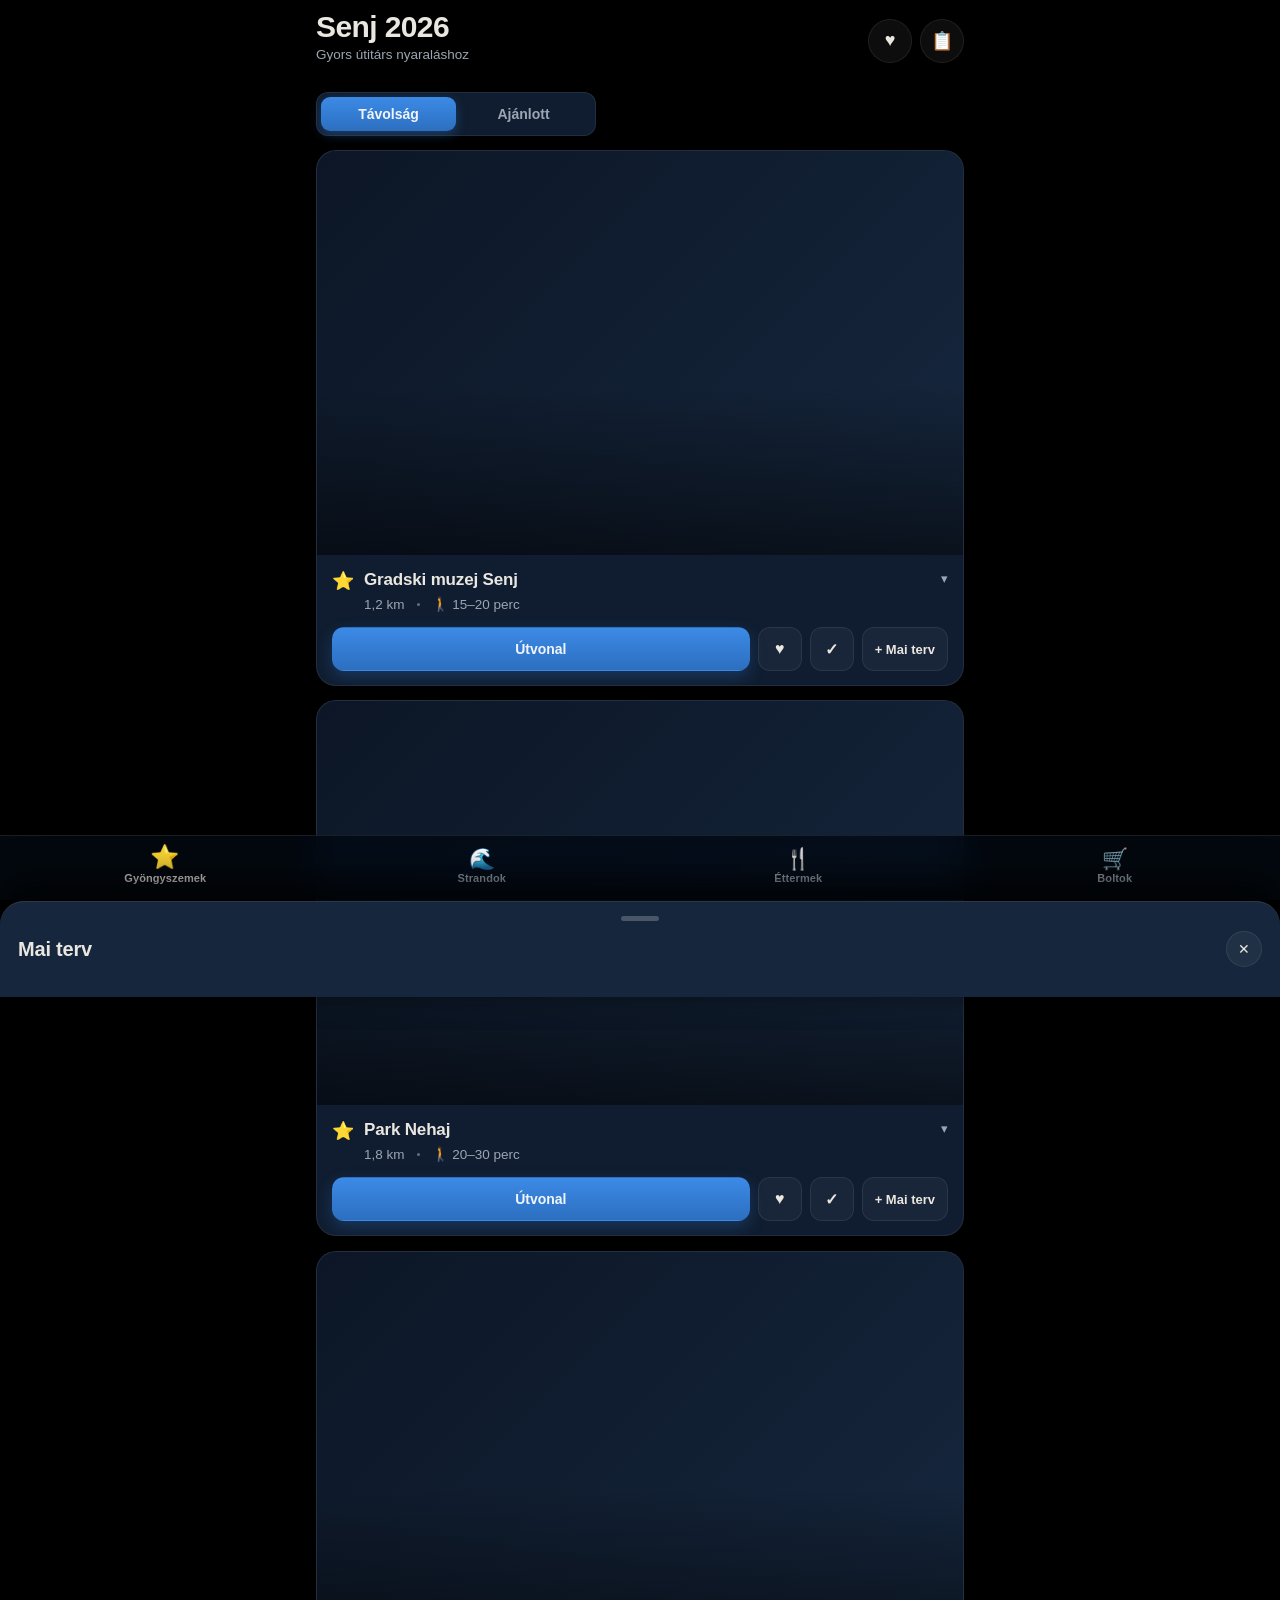
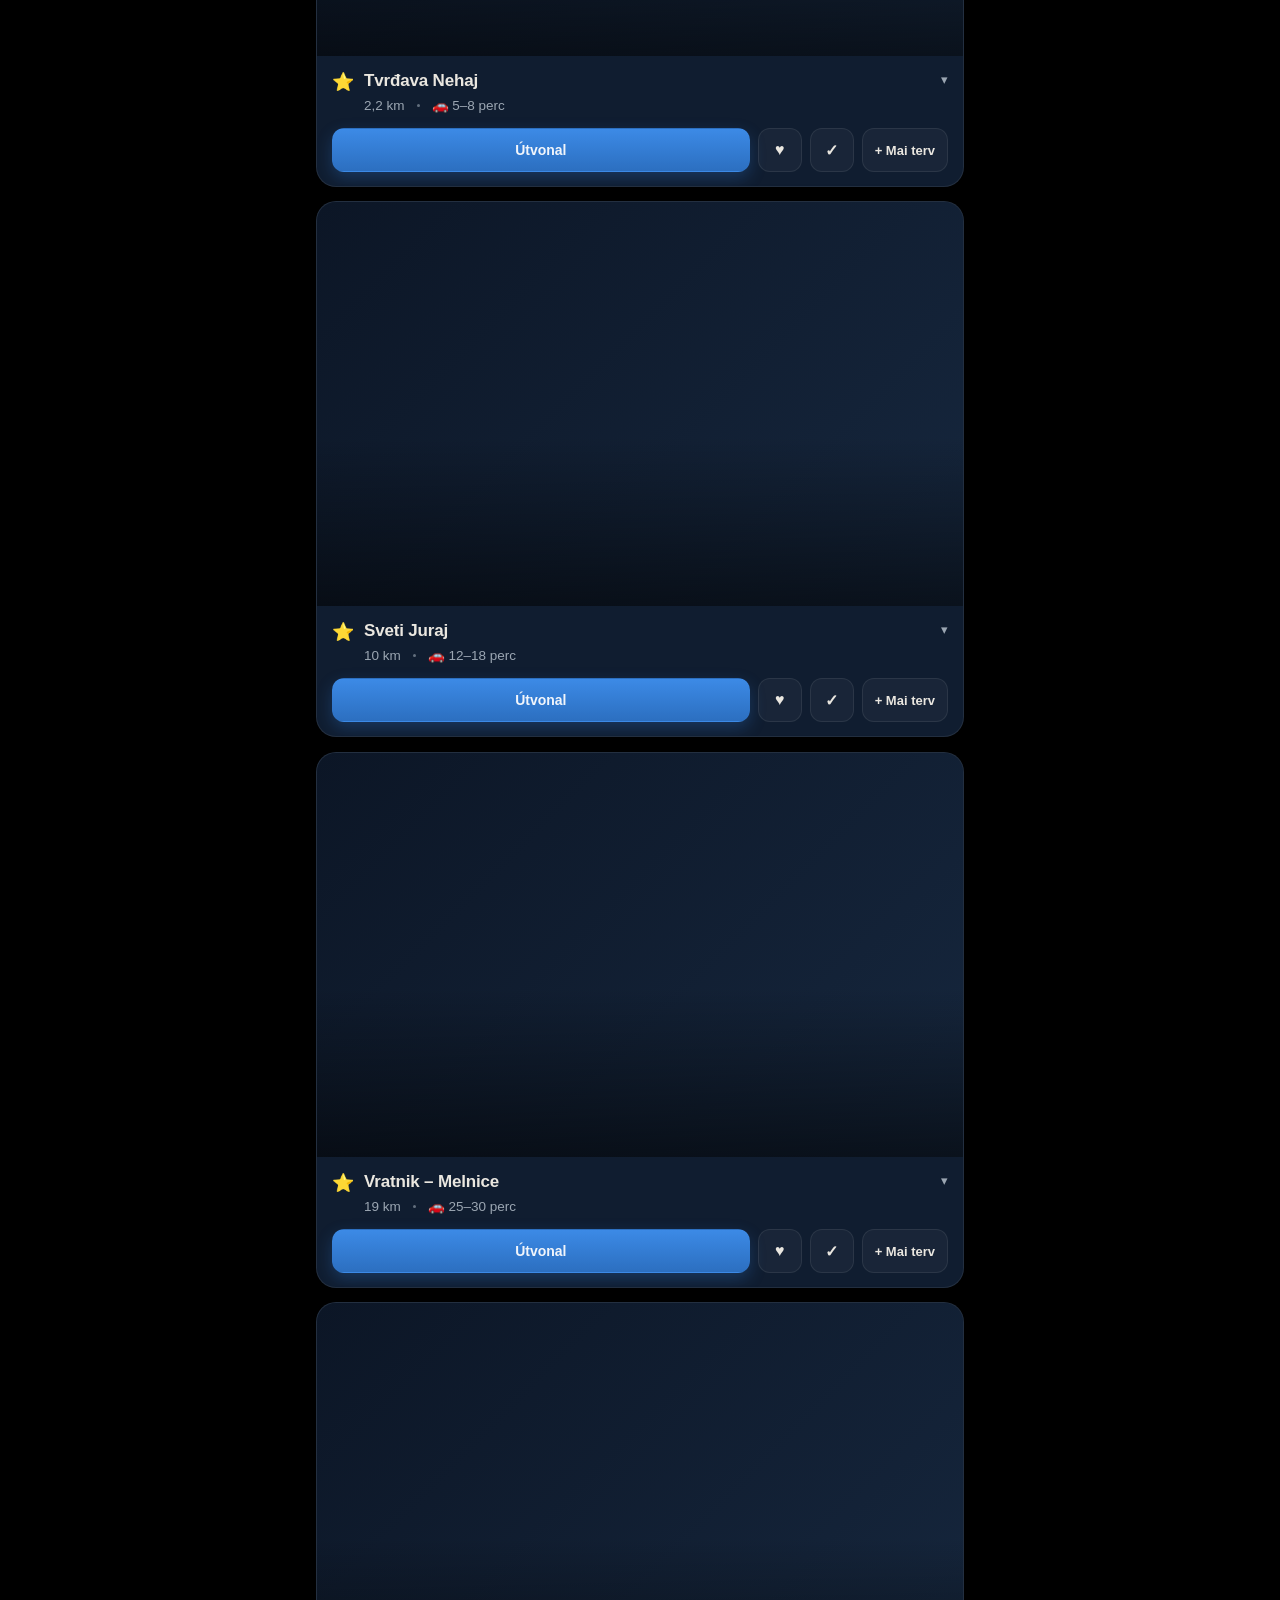
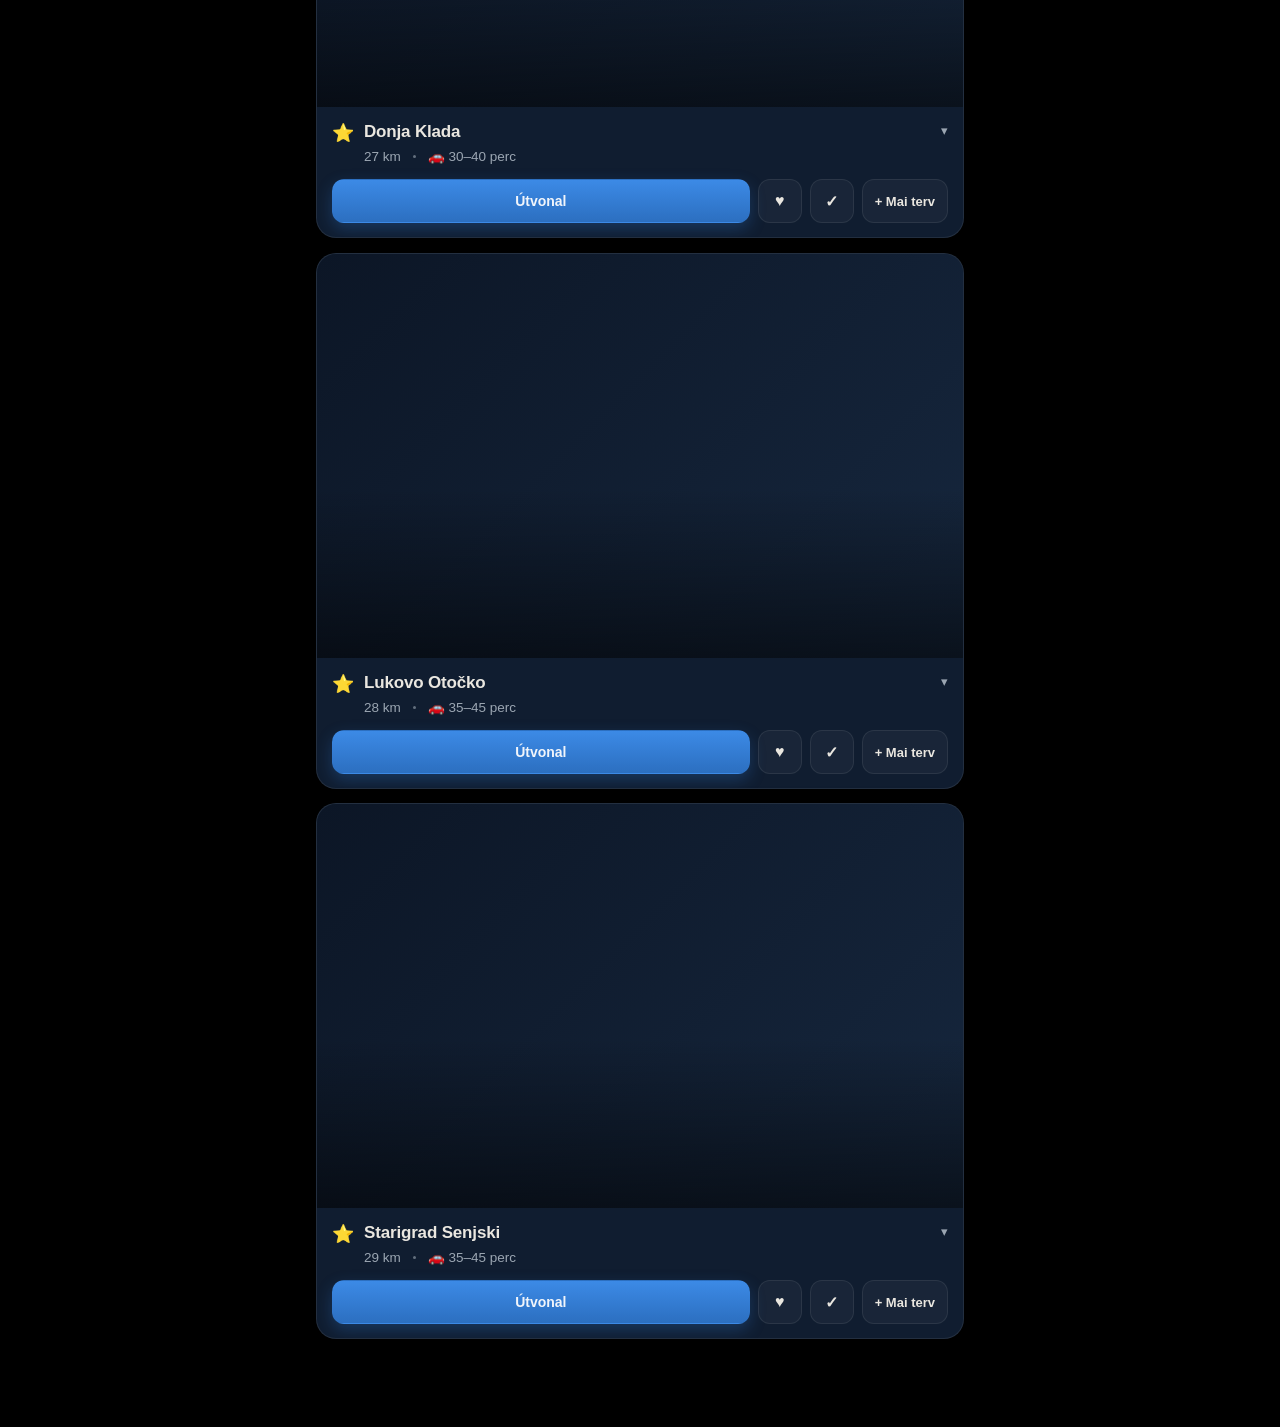
==== index.html @ cb70d4f3 "Add files via upload" ====
<!DOCTYPE html>
<html lang="hu">
<head>
  <meta charset="UTF-8">
  <meta name="viewport" content="width=device-width, initial-scale=1.0, viewport-fit=cover, maximum-scale=1.0">
  <title>Senj 2026</title>

  <!-- iOS PWA / standalone meta tagek -->
  <meta name="apple-mobile-web-app-capable" content="yes">
  <meta name="apple-mobile-web-app-title" content="Senj 2026">
  <meta name="apple-mobile-web-app-status-bar-style" content="black-translucent">
  <meta name="mobile-web-app-capable" content="yes">
  <meta name="theme-color" content="#000000">
  <meta name="description" content="Gyors útitárs a Senj 2026 nyaraláshoz.">

  <link rel="apple-touch-icon" href="assets/apple-touch-icon.png">
  <link rel="icon" type="image/svg+xml" href="assets/icon.svg">
  <link rel="manifest" href="./manifest.json">
  <link rel="stylesheet" href="./styles.css">
</head>
<body>
  <div id="app" class="app is-booting">
    <!-- iOS-szerű large-title fejléc -->
    <header class="app-header" id="appHeader">
      <div class="header-inner">
        <div class="header-titles">
          <h1 class="large-title">Senj 2026</h1>
          <p class="subtitle">Gyors útitárs nyaraláshoz</p>
        </div>
        <div class="header-actions">
          <button type="button" id="favBtn" class="icon-btn" aria-label="Kedvencek megnyitása">
            <span aria-hidden="true">♥</span>
          </button>
          <button type="button" id="planBtn" class="icon-btn" aria-label="Mai terv megnyitása">
            <span aria-hidden="true">📋</span>
          </button>
        </div>
      </div>
    </header>

    <main class="content" id="content">
      <!-- iOS-szerű segmented control: rendezés -->
      <div class="sort-wrap reveal" id="sortWrap">
        <div class="segmented" id="sortControl" role="group" aria-label="Rendezés">
          <span class="seg-indicator" id="segIndicator" aria-hidden="true"></span>
          <button type="button" class="seg-btn is-active" data-sort="distance" aria-pressed="true">Távolság</button>
          <button type="button" class="seg-btn" data-sort="recommended" aria-pressed="false">Ajánlott</button>
        </div>
      </div>

      <p class="state-msg" id="loadingState">Helyek betöltése…</p>
      <p class="state-msg" id="errorState" hidden>Nem sikerült betölteni az adatokat.</p>

      <div class="poi-list" id="poiList" aria-live="polite"></div>
    </main>

    <!-- Alsó kategórianavigáció -->
    <nav class="bottom-nav" id="bottomNav" aria-label="Kategóriák">
      <button type="button" class="nav-btn is-active" data-cat="rejtett_gyongyszem" aria-label="Gyöngyszemek">
        <span class="nav-ico" aria-hidden="true">⭐</span>
        <span class="nav-label">Gyöngyszemek</span>
      </button>
      <button type="button" class="nav-btn" data-cat="strand" aria-label="Strandok">
        <span class="nav-ico" aria-hidden="true">🌊</span>
        <span class="nav-label">Strandok</span>
      </button>
      <button type="button" class="nav-btn" data-cat="étterem" aria-label="Éttermek">
        <span class="nav-ico" aria-hidden="true">🍴</span>
        <span class="nav-label">Éttermek</span>
      </button>
      <button type="button" class="nav-btn" data-cat="bolt_bevasarlas" aria-label="Boltok">
        <span class="nav-ico" aria-hidden="true">🛒</span>
        <span class="nav-label">Boltok</span>
      </button>
    </nav>
  </div>

  <!-- Diszkrét offline jelzés -->
  <div class="offline-badge" id="offlineBadge" role="status" aria-live="polite" hidden>Offline mód</div>

  <!-- Diszkrét visszajelzés (toast) -->
  <div class="toast" id="toast" role="status" aria-live="polite" hidden></div>

  <!-- Bottom sheet háttér -->
  <div class="sheet-overlay" id="sheetOverlay" hidden></div>

  <!-- Kedvencek bottom sheet -->
  <section class="bottom-sheet" id="favSheet" role="dialog" aria-modal="true" aria-labelledby="favSheetTitle" aria-hidden="true">
    <div class="sheet-grabber" aria-hidden="true"></div>
    <div class="sheet-head">
      <h2 class="sheet-title" id="favSheetTitle">Kedvencek</h2>
      <button type="button" class="sheet-close" data-close="favSheet" aria-label="Bezárás">
        <span aria-hidden="true">✕</span>
      </button>
    </div>
    <div class="sheet-body" id="favBody"></div>
  </section>

  <!-- Mai terv bottom sheet -->
  <section class="bottom-sheet" id="planSheet" role="dialog" aria-modal="true" aria-labelledby="planSheetTitle" aria-hidden="true">
    <div class="sheet-grabber" aria-hidden="true"></div>
    <div class="sheet-head">
      <h2 class="sheet-title" id="planSheetTitle">Mai terv</h2>
      <button type="button" class="sheet-close" data-close="planSheet" aria-label="Bezárás">
        <span aria-hidden="true">✕</span>
      </button>
    </div>
    <div class="sheet-body" id="planBody"></div>
    <div class="sheet-foot" id="planFoot" hidden></div>
  </section>

  <script src="app.js" defer></script>
  <script>
    // Service worker regisztráció (relatív útvonal, GitHub Pages-kompatibilis)
    if ('serviceWorker' in navigator) {
      window.addEventListener('load', function () {
        navigator.serviceWorker.register('./service-worker.js').catch(function () { /* csendes */ });
      });
    }
  </script>
</body>
</html>
---- styles.css ----
/* ==========================================================================
   Senj 2026 PWA – styles
   „Kobalt napfény" sötét / OLED színséma, iPhone-barát, prémium mikroanimációk.
   ========================================================================== */

:root {
  /* Színek */
  --bg: #000000;
  --card: #101D30;
  --card-2: #14233a;
  --blue: #3C8AE6;
  --blue-strong: #2C6FC0;   /* gombháttér – jobb AA-kontraszt */
  --sand: #CF9445;
  --text: #EAE7E0;
  --text-2: #9BA6B2;
  --border: #1C2838;
  --hairline: rgba(255, 255, 255, 0.08);
  --on-blue: #F1F5FB;
  --on-sand: #2A1E08;
  --elevated: #16263c;

  /* Easing */
  --ease-out-premium: cubic-bezier(0.16, 1, 0.3, 1);
  --ease-in-premium: cubic-bezier(0.7, 0, 0.84, 0);
  --ease-smooth: cubic-bezier(0.22, 1, 0.36, 1);

  /* Safe-area */
  --safe-top: env(safe-area-inset-top, 0px);
  --safe-bottom: env(safe-area-inset-bottom, 0px);

  --nav-height: 64px;
}

* { box-sizing: border-box; }

html {
  -webkit-text-size-adjust: 100%;
  text-size-adjust: 100%;
}

body {
  margin: 0;
  background: var(--bg);
  color: var(--text);
  font-family: -apple-system, BlinkMacSystemFont, "SF Pro Text", "Segoe UI", Roboto, Helvetica, Arial, sans-serif;
  font-size: 16px;
  line-height: 1.4;
  -webkit-font-smoothing: antialiased;
  -webkit-tap-highlight-color: transparent;
  -webkit-overflow-scrolling: touch;
  touch-action: manipulation;
  overscroll-behavior-y: none;
}

button,
[role="button"] {
  font-family: inherit;
  user-select: none;
  -webkit-user-select: none;
  touch-action: manipulation;
  cursor: pointer;
}

:focus-visible {
  outline: 2px solid var(--blue);
  outline-offset: 2px;
  border-radius: 6px;
}

img { display: block; }

/* ==========================================================================
   Layout shell
   ========================================================================== */
.app {
  min-height: 100vh;
  min-height: 100dvh;
  display: flex;
  flex-direction: column;
}

.content {
  flex: 1 1 auto;
  padding: 0 16px;
  padding-bottom: calc(var(--nav-height) + var(--safe-bottom) + 24px);
  max-width: 680px;
  width: 100%;
  margin: 0 auto;
}

/* ==========================================================================
   Fejléc – iOS large-title
   ========================================================================== */
.app-header {
  position: sticky;
  top: 0;
  z-index: 30;
  padding-top: var(--safe-top);
  background: transparent;
  transition: background 0.3s var(--ease-smooth), backdrop-filter 0.3s var(--ease-smooth), border-color 0.3s;
  border-bottom: 1px solid transparent;
}
.app-header.is-scrolled {
  background: rgba(6, 11, 20, 0.72);
  -webkit-backdrop-filter: saturate(160%) blur(18px);
  backdrop-filter: saturate(160%) blur(18px);
  border-bottom: 1px solid var(--hairline);
}
.header-inner {
  display: flex;
  align-items: flex-end;
  justify-content: space-between;
  gap: 12px;
  max-width: 680px;
  margin: 0 auto;
  padding: 10px 16px 12px;
}
.large-title {
  margin: 0;
  font-size: 30px;
  line-height: 1.1;
  font-weight: 800;
  letter-spacing: -0.02em;
  color: var(--text);
}
.subtitle {
  margin: 3px 0 0;
  font-size: 13.5px;
  color: var(--text-2);
  font-weight: 500;
}
.header-actions {
  display: flex;
  gap: 8px;
  padding-bottom: 2px;
}
.icon-btn {
  width: 44px;
  height: 44px;
  border-radius: 50%;
  border: 1px solid var(--hairline);
  background: rgba(255, 255, 255, 0.05);
  color: var(--text);
  font-size: 18px;
  display: flex;
  align-items: center;
  justify-content: center;
  transition: transform 0.12s var(--ease-out-premium), background 0.2s, color 0.2s;
}
.icon-btn:active { transform: scale(0.92); background: rgba(255, 255, 255, 0.1); }
.icon-btn.has-items { color: var(--sand); border-color: rgba(207, 148, 69, 0.4); }

/* ==========================================================================
   Segmented control – rendezés
   ========================================================================== */
.sort-wrap { padding: 14px 0 6px; }
.segmented {
  position: relative;
  display: grid;
  grid-template-columns: 1fr 1fr;
  gap: 0;
  background: var(--card);
  border: 1px solid var(--hairline);
  border-radius: 12px;
  padding: 4px;
  max-width: 280px;
}
.seg-indicator {
  position: absolute;
  top: 4px;
  left: 4px;
  width: calc(50% - 4px);
  height: calc(100% - 8px);
  background: linear-gradient(180deg, var(--blue) 0%, var(--blue-strong) 100%);
  border-radius: 9px;
  box-shadow: 0 4px 12px rgba(60, 138, 230, 0.3);
  transition: transform 0.24s var(--ease-out-premium);
  z-index: 0;
}
.segmented[data-active="recommended"] .seg-indicator { transform: translateX(100%); }
.seg-btn {
  position: relative;
  z-index: 1;
  border: 0;
  background: transparent;
  color: var(--text-2);
  font-size: 14px;
  font-weight: 600;
  padding: 9px 10px;
  border-radius: 9px;
  transition: color 0.2s var(--ease-smooth);
}
.seg-btn.is-active { color: var(--on-blue); }

/* ==========================================================================
   Állapotüzenetek
   ========================================================================== */
.state-msg {
  text-align: center;
  color: var(--text-2);
  font-size: 15px;
  padding: 40px 16px;
}

/* ==========================================================================
   POI lista + kártyák
   ========================================================================== */
.poi-list {
  display: flex;
  flex-direction: column;
  gap: 14px;
  padding-top: 8px;
}

.card {
  background: var(--card);
  border: 1px solid var(--hairline);
  border-radius: 20px;
  overflow: hidden;
  box-shadow: 0 1px 0 rgba(255, 255, 255, 0.03) inset, 0 10px 24px rgba(0, 0, 0, 0.45);
  transition: transform 0.12s var(--ease-out-premium), border-color 0.25s;
  will-change: transform;
}
.card.is-pressed { transform: scale(0.985); }
.card.is-open { border-color: rgba(60, 138, 230, 0.35); }

/* Belépő stagger */
.card.enter {
  opacity: 0;
  transform: translateY(12px);
}
.card.enter-active {
  opacity: 1;
  transform: translateY(0);
  transition: opacity 0.34s var(--ease-out-premium), transform 0.34s var(--ease-out-premium);
}

.card-media {
  position: relative;
  width: 100%;
  aspect-ratio: 16 / 10;
  background: linear-gradient(135deg, #0c1626, #16273e);
  overflow: hidden;
}
.card-media img {
  width: 100%;
  height: 100%;
  object-fit: cover;
  opacity: 0;
  transition: opacity 0.5s var(--ease-smooth);
}
.card-media img.is-loaded { opacity: 1; }
.card-media::after {
  /* finom sötét gradient, hogy a cím és jelvény ne vesszen el */
  content: "";
  position: absolute;
  inset: 0;
  background: linear-gradient(to top, rgba(0, 0, 0, 0.55) 0%, rgba(0, 0, 0, 0) 42%);
  pointer-events: none;
}
.media-badge {
  position: absolute;
  left: 12px;
  bottom: 10px;
  z-index: 2;
  display: inline-flex;
  align-items: center;
  gap: 5px;
  font-size: 12px;
  font-weight: 600;
  color: var(--text);
  background: rgba(0, 0, 0, 0.45);
  border: 1px solid var(--hairline);
  -webkit-backdrop-filter: blur(6px);
  backdrop-filter: blur(6px);
  padding: 4px 9px;
  border-radius: 999px;
  opacity: 0;
  transform: scale(0.9);
}
.media-badge.show {
  animation: badgeIn 0.32s var(--ease-out-premium) forwards;
}
@keyframes badgeIn { to { opacity: 1; transform: scale(1); } }

.card-body { padding: 13px 15px 14px; }
.card-head {
  display: flex;
  align-items: flex-start;
  gap: 10px;
}
.card-cat-ico {
  font-size: 18px;
  line-height: 1.5;
  flex: 0 0 auto;
}
.card-titles { flex: 1 1 auto; min-width: 0; }
.card-title {
  margin: 0;
  font-size: 17px;
  font-weight: 700;
  letter-spacing: -0.01em;
  color: var(--text);
  display: -webkit-box;
  -webkit-line-clamp: 2;
  -webkit-box-orient: vertical;
  overflow: hidden;
}
.card-meta {
  margin-top: 4px;
  display: flex;
  flex-wrap: wrap;
  align-items: center;
  gap: 6px 12px;
  font-size: 13.5px;
  color: var(--text-2);
}
.card-meta .dot { width: 3px; height: 3px; border-radius: 50%; background: var(--text-2); opacity: 0.6; }
.chev {
  flex: 0 0 auto;
  color: var(--text-2);
  font-size: 13px;
  transition: transform 0.26s var(--ease-out-premium);
  padding-top: 2px;
}
.card.is-open .chev { transform: rotate(180deg); }

/* Lenyíló rész */
.card-details {
  display: grid;
  grid-template-rows: 0fr;
  transition: grid-template-rows 0.28s var(--ease-out-premium);
}
.card.is-open .card-details { grid-template-rows: 1fr; }
.card-details-inner {
  overflow: hidden;
  opacity: 0;
  transition: opacity 0.26s var(--ease-smooth);
}
.card.is-open .card-details-inner { opacity: 1; }
.detail-line {
  font-size: 14px;
  color: var(--text);
  margin: 10px 0 0;
}
.detail-line.muted { color: var(--text-2); }
.detail-line.combine { color: var(--text-2); }
.detail-line.combine b { color: var(--text); font-weight: 600; }

/* Akciósor */
.card-actions {
  display: flex;
  align-items: center;
  gap: 8px;
  margin-top: 13px;
}
.btn {
  border: 1px solid var(--hairline);
  background: rgba(255, 255, 255, 0.04);
  color: var(--text);
  font-size: 14px;
  font-weight: 600;
  border-radius: 12px;
  padding: 11px 12px;
  min-height: 44px;
  display: inline-flex;
  align-items: center;
  justify-content: center;
  gap: 6px;
  transition: transform 0.11s var(--ease-out-premium), background 0.2s, color 0.2s, border-color 0.2s;
}
.btn:active { transform: scale(0.96); }
.btn-route {
  flex: 1 1 auto;
  background: linear-gradient(180deg, var(--blue) 0%, var(--blue-strong) 100%);
  color: var(--on-blue);
  border-color: transparent;
  font-weight: 700;
  box-shadow: 0 6px 16px rgba(44, 111, 192, 0.32);
}
.btn-icon {
  flex: 0 0 auto;
  width: 44px;
  padding: 11px 0;
  font-size: 16px;
}
.btn-icon.is-on[data-act="fav"] { color: var(--sand); border-color: rgba(207, 148, 69, 0.45); background: rgba(207, 148, 69, 0.12); }
.btn-icon.is-on[data-act="visited"] { color: var(--blue); border-color: rgba(60, 138, 230, 0.45); background: rgba(60, 138, 230, 0.12); }
.btn-plan {
  flex: 0 0 auto;
  font-size: 13px;
  white-space: nowrap;
}
.btn-plan.is-on { color: var(--sand); border-color: rgba(207, 148, 69, 0.4); }

.visited-badge {
  display: inline-flex;
  align-items: center;
  gap: 5px;
  margin-top: 11px;
  font-size: 12.5px;
  font-weight: 600;
  color: var(--sand);
  background: rgba(207, 148, 69, 0.12);
  border: 1px solid rgba(207, 148, 69, 0.3);
  padding: 4px 10px;
  border-radius: 999px;
}
.visited-badge.pop { animation: badgeIn 0.34s var(--ease-out-premium); }

/* ==========================================================================
   Alsó navigáció
   ========================================================================== */
.bottom-nav {
  position: fixed;
  left: 0;
  right: 0;
  bottom: 0;
  z-index: 40;
  display: grid;
  grid-template-columns: repeat(4, 1fr);
  gap: 2px;
  padding: 6px 8px calc(6px + var(--safe-bottom));
  background: rgba(6, 11, 20, 0.82);
  -webkit-backdrop-filter: saturate(160%) blur(20px);
  backdrop-filter: saturate(160%) blur(20px);
  border-top: 1px solid var(--hairline);
}
.nav-btn {
  border: 0;
  background: transparent;
  color: var(--text-2);
  display: flex;
  flex-direction: column;
  align-items: center;
  gap: 3px;
  padding: 6px 2px;
  border-radius: 12px;
  min-height: 52px;
  transition: color 0.2s var(--ease-smooth), transform 0.12s var(--ease-out-premium);
}
.nav-btn .nav-ico {
  font-size: 21px;
  line-height: 1;
  transition: transform 0.24s var(--ease-out-premium);
}
.nav-btn .nav-label { font-size: 11px; font-weight: 600; letter-spacing: 0.01em; }
.nav-btn.is-active { color: var(--text); }
.nav-btn.is-active .nav-ico { transform: translateY(-2px) scale(1.12); }
.nav-btn:active { transform: scale(0.94); }

/* ==========================================================================
   Offline jelzés
   ========================================================================== */
.offline-badge {
  position: fixed;
  left: 50%;
  transform: translateX(-50%) translateY(-8px);
  top: calc(var(--safe-top) + 8px);
  z-index: 60;
  font-size: 12.5px;
  font-weight: 600;
  color: var(--text);
  background: rgba(20, 30, 46, 0.92);
  border: 1px solid var(--hairline);
  -webkit-backdrop-filter: blur(10px);
  backdrop-filter: blur(10px);
  padding: 6px 14px;
  border-radius: 999px;
  opacity: 0;
  transition: opacity 0.3s, transform 0.3s var(--ease-out-premium);
}
.offline-badge.show { opacity: 1; transform: translateX(-50%) translateY(0); }

/* ==========================================================================
   Toast
   ========================================================================== */
.toast {
  position: fixed;
  left: 50%;
  bottom: calc(var(--nav-height) + var(--safe-bottom) + 18px);
  transform: translateX(-50%) translateY(14px);
  z-index: 70;
  max-width: 88vw;
  font-size: 14px;
  font-weight: 600;
  color: var(--on-blue);
  background: rgba(20, 30, 46, 0.96);
  border: 1px solid var(--hairline);
  -webkit-backdrop-filter: blur(12px);
  backdrop-filter: blur(12px);
  padding: 11px 18px;
  border-radius: 14px;
  box-shadow: 0 12px 30px rgba(0, 0, 0, 0.5);
  opacity: 0;
  pointer-events: none;
  transition: opacity 0.24s var(--ease-out-premium), transform 0.24s var(--ease-out-premium);
}
.toast.show { opacity: 1; transform: translateX(-50%) translateY(0); }

/* ==========================================================================
   Bottom sheet
   ========================================================================== */
.sheet-overlay {
  position: fixed;
  inset: 0;
  z-index: 80;
  background: rgba(0, 0, 0, 0.5);
  -webkit-backdrop-filter: blur(2px);
  backdrop-filter: blur(2px);
  opacity: 0;
  transition: opacity 0.3s var(--ease-smooth);
}
.sheet-overlay.show { opacity: 1; }

.bottom-sheet {
  position: fixed;
  left: 0;
  right: 0;
  bottom: 0;
  z-index: 90;
  background: var(--elevated);
  border-top-left-radius: 24px;
  border-top-right-radius: 24px;
  border-top: 1px solid var(--hairline);
  box-shadow: 0 -16px 40px rgba(0, 0, 0, 0.55);
  padding: 8px 18px calc(18px + var(--safe-bottom));
  max-height: 82vh;
  display: flex;
  flex-direction: column;
  transform: translateY(101%);
  transition: transform 0.32s var(--ease-out-premium);
}
.bottom-sheet.show { transform: translateY(0); }
.bottom-sheet.closing { transition: transform 0.2s var(--ease-in-premium); }

.sheet-grabber {
  width: 38px;
  height: 5px;
  border-radius: 999px;
  background: rgba(255, 255, 255, 0.22);
  margin: 6px auto 4px;
}
.sheet-head {
  display: flex;
  align-items: center;
  justify-content: space-between;
  padding: 6px 0 12px;
}
.sheet-title { margin: 0; font-size: 20px; font-weight: 800; letter-spacing: -0.01em; }
.sheet-close {
  width: 36px;
  height: 36px;
  border-radius: 50%;
  border: 1px solid var(--hairline);
  background: rgba(255, 255, 255, 0.05);
  color: var(--text);
  font-size: 14px;
  display: flex;
  align-items: center;
  justify-content: center;
}
.sheet-close:active { transform: scale(0.92); }
.sheet-body {
  overflow-y: auto;
  -webkit-overflow-scrolling: touch;
  flex: 1 1 auto;
}
.bottom-sheet.show .sheet-body { animation: sheetBodyIn 0.34s var(--ease-out-premium); }
@keyframes sheetBodyIn { from { opacity: 0; transform: translateY(8px); } to { opacity: 1; transform: translateY(0); } }

/* Üres állapot */
.empty-state {
  text-align: center;
  padding: 44px 20px 40px;
  color: var(--text-2);
}
.empty-state .empty-ico {
  font-size: 34px;
  display: block;
  margin-bottom: 12px;
  opacity: 0.7;
}
.empty-state p { margin: 0; font-size: 15px; }

/* Sheet lista (kedvencek / mai terv) */
.sheet-list { display: flex; flex-direction: column; gap: 10px; padding: 4px 0 6px; }
.sheet-item {
  display: flex;
  align-items: center;
  gap: 10px;
  background: var(--card);
  border: 1px solid var(--hairline);
  border-radius: 14px;
  padding: 10px 12px;
}
.sheet-item .si-ico { font-size: 17px; flex: 0 0 auto; }
.sheet-item .si-name {
  flex: 1 1 auto;
  min-width: 0;
  font-size: 15px;
  font-weight: 600;
  color: var(--text);
  white-space: nowrap;
  overflow: hidden;
  text-overflow: ellipsis;
}
.si-actions { display: flex; align-items: center; gap: 6px; flex: 0 0 auto; }
.si-btn {
  border: 1px solid var(--hairline);
  background: rgba(255, 255, 255, 0.04);
  color: var(--text);
  border-radius: 10px;
  min-width: 38px;
  height: 38px;
  padding: 0 9px;
  font-size: 14px;
  font-weight: 600;
  display: inline-flex;
  align-items: center;
  justify-content: center;
}
.si-btn:active { transform: scale(0.94); }
.si-btn.route { color: var(--blue); }
.si-btn.danger { color: #E8866F; }
.si-btn:disabled { opacity: 0.3; }
.si-order { display: flex; flex-direction: column; gap: 3px; }
.si-order .si-btn { min-width: 30px; height: 22px; font-size: 11px; padding: 0; }

.sheet-item.moving { animation: itemMove 0.3s var(--ease-out-premium); }
@keyframes itemMove { from { background: var(--card-2); } to { background: var(--card); } }

/* Mai terv lábrész */
.sheet-foot { padding-top: 12px; }
.btn-clear {
  width: 100%;
  border: 1px solid rgba(232, 134, 111, 0.3);
  background: rgba(232, 134, 111, 0.08);
  color: #E8866F;
  font-size: 14px;
  font-weight: 600;
  border-radius: 12px;
  min-height: 46px;
  padding: 12px;
}
.btn-clear:active { transform: scale(0.98); }

/* Appos mini megerősítés */
.confirm-box {
  background: var(--card);
  border: 1px solid var(--hairline);
  border-radius: 14px;
  padding: 14px;
  animation: sheetBodyIn 0.24s var(--ease-out-premium);
}
.confirm-box p { margin: 0 0 12px; font-size: 14.5px; color: var(--text); text-align: center; }
.confirm-actions { display: flex; gap: 8px; }
.confirm-actions button {
  flex: 1 1 0;
  min-height: 44px;
  border-radius: 11px;
  font-size: 14px;
  font-weight: 600;
  border: 1px solid var(--hairline);
}
.confirm-actions .c-cancel { background: rgba(255, 255, 255, 0.05); color: var(--text); }
.confirm-actions .c-ok { background: #C0563E; color: #fff; border-color: transparent; }
.confirm-actions button:active { transform: scale(0.97); }

/* ==========================================================================
   Belépő animáció (app indítás)
   ========================================================================== */
.reveal { opacity: 0; transform: translateY(10px); }
.app.is-ready .reveal {
  animation: revealIn 0.6s var(--ease-out-premium) forwards;
}
.app.is-ready .app-header .header-inner { animation: revealIn 0.55s var(--ease-out-premium) forwards; }
@keyframes revealIn { to { opacity: 1; transform: translateY(0); } }

/* ==========================================================================
   Tabváltás crossfade
   ========================================================================== */
.poi-list.switching { animation: listFade 0.2s var(--ease-smooth); }
@keyframes listFade { from { opacity: 0.35; transform: translateY(4px); } to { opacity: 1; transform: translateY(0); } }

/* ==========================================================================
   Reduced motion
   ========================================================================== */
@media (prefers-reduced-motion: reduce) {
  *,
  *::before,
  *::after {
    animation-duration: 0.001ms !important;
    animation-iteration-count: 1 !important;
    transition-duration: 0.001ms !important;
    scroll-behavior: auto !important;
  }
  .reveal,
  .card.enter { opacity: 1; transform: none; }
  .bottom-sheet { transition: transform 0.001ms; }
}
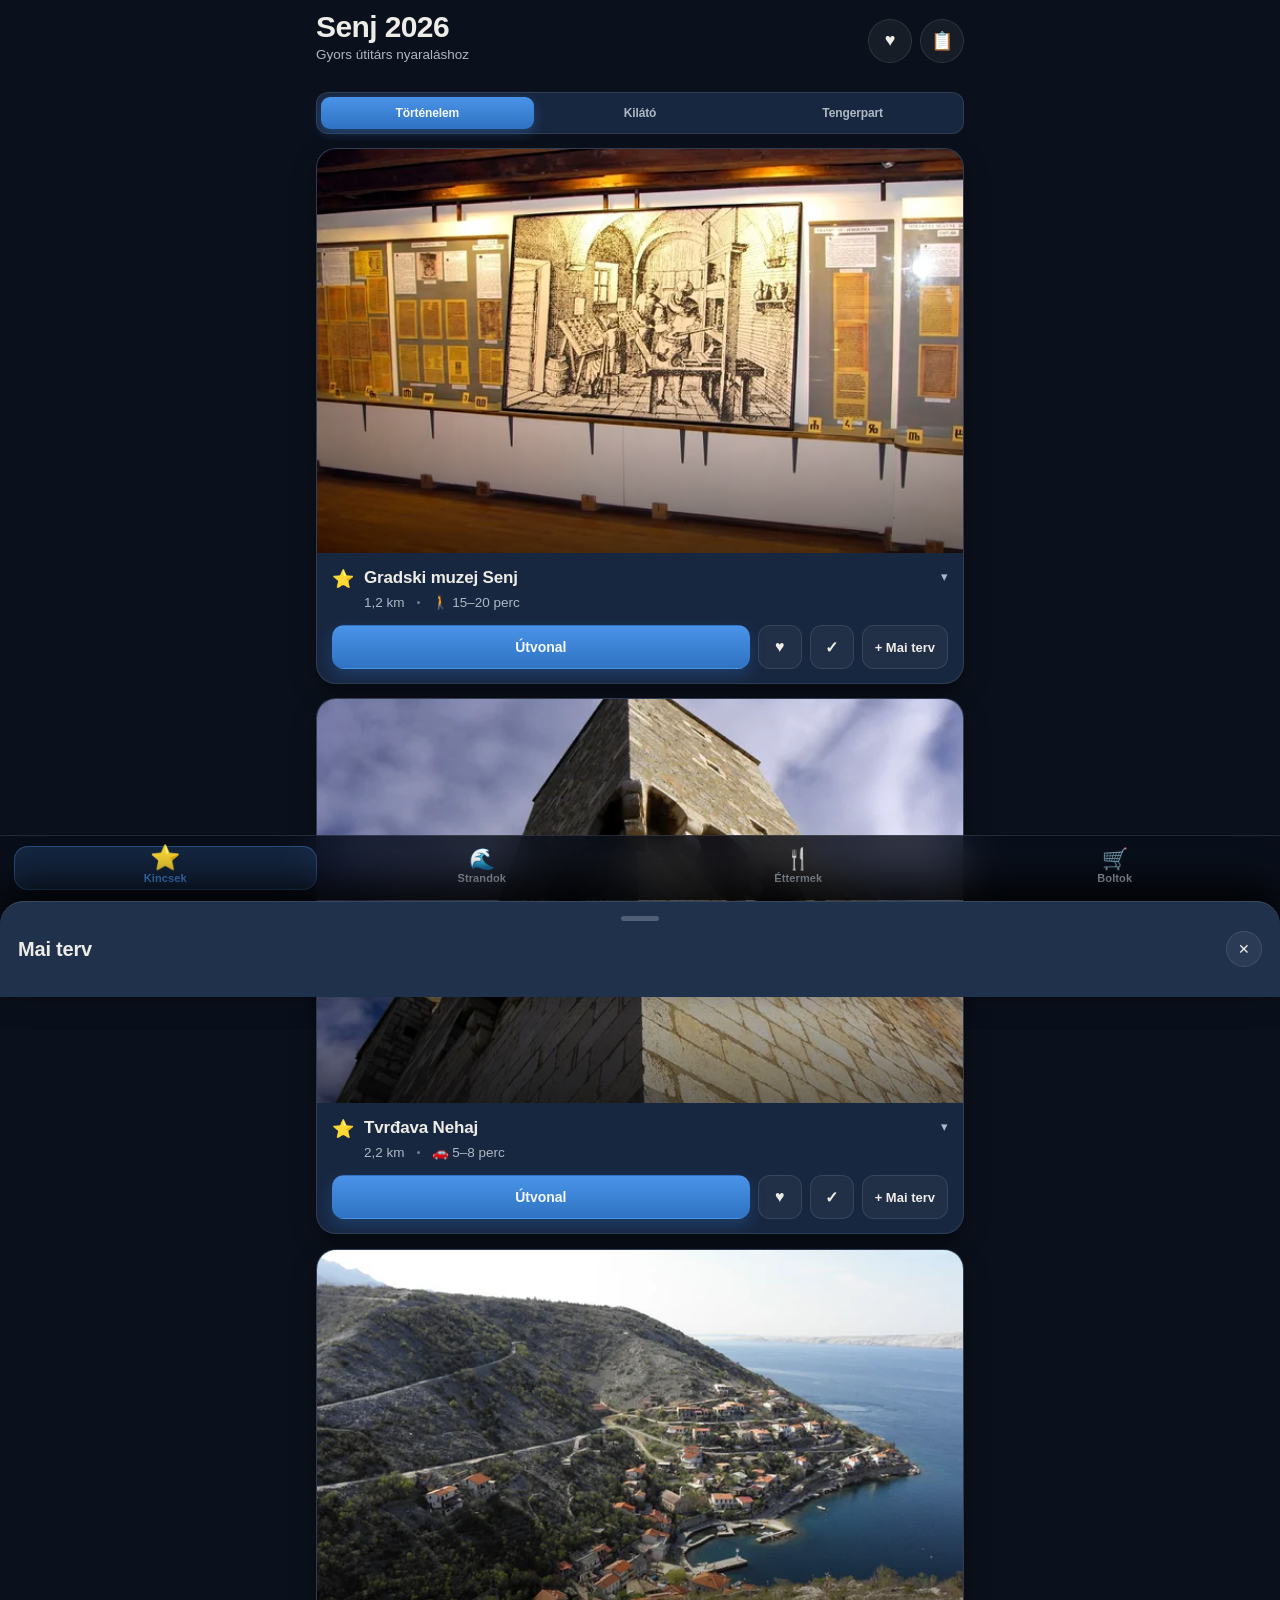
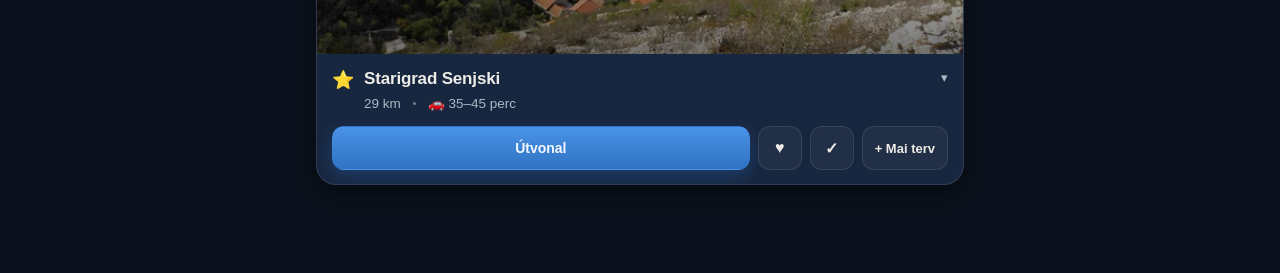
==== commit 9a9466b4: "Add files via upload" ====
--- a/index.html
+++ b/index.html
@@ -10,7 +10,7 @@
   <meta name="apple-mobile-web-app-title" content="Senj 2026">
   <meta name="apple-mobile-web-app-status-bar-style" content="black-translucent">
   <meta name="mobile-web-app-capable" content="yes">
-  <meta name="theme-color" content="#000000">
+  <meta name="theme-color" content="#0B111C">
   <meta name="description" content="Gyors útitárs a Senj 2026 nyaraláshoz.">
 
   <link rel="apple-touch-icon" href="assets/apple-touch-icon.png">
@@ -56,9 +56,9 @@
 
     <!-- Alsó kategórianavigáció -->
     <nav class="bottom-nav" id="bottomNav" aria-label="Kategóriák">
-      <button type="button" class="nav-btn is-active" data-cat="rejtett_gyongyszem" aria-label="Gyöngyszemek">
+      <button type="button" class="nav-btn is-active" data-cat="rejtett_gyongyszem" aria-label="Kincsek">
         <span class="nav-ico" aria-hidden="true">⭐</span>
-        <span class="nav-label">Gyöngyszemek</span>
+        <span class="nav-label">Kincsek</span>
       </button>
       <button type="button" class="nav-btn" data-cat="strand" aria-label="Strandok">
         <span class="nav-ico" aria-hidden="true">🌊</span>
--- a/styles.css
+++ b/styles.css
@@ -4,20 +4,20 @@
    ========================================================================== */
 
 :root {
-  /* Színek */
-  --bg: #000000;
-  --card: #101D30;
-  --card-2: #14233a;
-  --blue: #3C8AE6;
-  --blue-strong: #2C6FC0;   /* gombháttér – jobb AA-kontraszt */
-  --sand: #CF9445;
-  --text: #EAE7E0;
-  --text-2: #9BA6B2;
-  --border: #1C2838;
-  --hairline: rgba(255, 255, 255, 0.08);
-  --on-blue: #F1F5FB;
+  /* Színek – sötét, de a feketéből kissé felemelt sötétkék árnyalat */
+  --bg: #0B111C;
+  --card: #182740;
+  --card-2: #1F2F49;
+  --blue: #4A93E8;
+  --blue-strong: #2F73C2;   /* gombháttér – jobb AA-kontraszt */
+  --sand: #D49A4C;
+  --text: #EEECE6;
+  --text-2: #AEB8C4;
+  --border: #283950;
+  --hairline: rgba(255, 255, 255, 0.10);
+  --on-blue: #F4F8FE;
   --on-sand: #2A1E08;
-  --elevated: #16263c;
+  --elevated: #20314C;
 
   /* Easing */
   --ease-out-premium: cubic-bezier(0.16, 1, 0.3, 1);
@@ -101,7 +101,7 @@
   border-bottom: 1px solid transparent;
 }
 .app-header.is-scrolled {
-  background: rgba(6, 11, 20, 0.72);
+  background: rgba(11, 17, 28, 0.72);
   -webkit-backdrop-filter: saturate(160%) blur(18px);
   backdrop-filter: saturate(160%) blur(18px);
   border-bottom: 1px solid var(--hairline);
@@ -157,7 +157,7 @@
 .segmented {
   position: relative;
   display: grid;
-  grid-template-columns: 1fr 1fr;
+  grid-template-columns: repeat(var(--n, 2), 1fr);
   gap: 0;
   background: var(--card);
   border: 1px solid var(--hairline);
@@ -169,15 +169,15 @@
   position: absolute;
   top: 4px;
   left: 4px;
-  width: calc(50% - 4px);
+  width: calc((100% - 8px) / var(--n, 2));
   height: calc(100% - 8px);
   background: linear-gradient(180deg, var(--blue) 0%, var(--blue-strong) 100%);
   border-radius: 9px;
   box-shadow: 0 4px 12px rgba(60, 138, 230, 0.3);
-  transition: transform 0.24s var(--ease-out-premium);
+  transform: translateX(calc(var(--i, 0) * 100%));
+  transition: transform 0.24s var(--ease-out-premium), width 0.24s var(--ease-out-premium);
   z-index: 0;
 }
-.segmented[data-active="recommended"] .seg-indicator { transform: translateX(100%); }
 .seg-btn {
   position: relative;
   z-index: 1;
@@ -191,6 +191,8 @@
   transition: color 0.2s var(--ease-smooth);
 }
 .seg-btn.is-active { color: var(--on-blue); }
+.segmented.is-cats { max-width: none; }
+.segmented.is-cats .seg-btn { font-size: 12px; padding: 9px 4px; letter-spacing: -0.01em; }
 
 /* ==========================================================================
    Állapotüzenetek
@@ -421,12 +423,13 @@
   grid-template-columns: repeat(4, 1fr);
   gap: 2px;
   padding: 6px 8px calc(6px + var(--safe-bottom));
-  background: rgba(6, 11, 20, 0.82);
+  background: rgba(11, 17, 28, 0.82);
   -webkit-backdrop-filter: saturate(160%) blur(20px);
   backdrop-filter: saturate(160%) blur(20px);
   border-top: 1px solid var(--hairline);
 }
 .nav-btn {
+  position: relative;
   border: 0;
   background: transparent;
   color: var(--text-2);
@@ -435,18 +438,40 @@
   align-items: center;
   gap: 3px;
   padding: 6px 2px;
-  border-radius: 12px;
+  border-radius: 14px;
   min-height: 52px;
   transition: color 0.2s var(--ease-smooth), transform 0.12s var(--ease-out-premium);
 }
 .nav-btn .nav-ico {
+  position: relative;
+  z-index: 1;
   font-size: 21px;
   line-height: 1;
   transition: transform 0.24s var(--ease-out-premium);
 }
-.nav-btn .nav-label { font-size: 11px; font-weight: 600; letter-spacing: 0.01em; }
-.nav-btn.is-active { color: var(--text); }
-.nav-btn.is-active .nav-ico { transform: translateY(-2px) scale(1.12); }
+.nav-btn .nav-label {
+  position: relative;
+  z-index: 1;
+  font-size: 11px;
+  font-weight: 600;
+  letter-spacing: 0.01em;
+}
+/* Aktív fül: jól látható kiemelés – kék pirula + kék szín */
+.nav-btn.is-active { color: var(--blue); }
+.nav-btn.is-active .nav-label { color: var(--blue); font-weight: 700; }
+.nav-btn.is-active .nav-ico { transform: translateY(-1px) scale(1.16); }
+.nav-btn.is-active::before {
+  content: "";
+  position: absolute;
+  top: 4px;
+  bottom: 4px;
+  left: 6px;
+  right: 6px;
+  background: rgba(74, 147, 232, 0.18);
+  border: 1px solid rgba(74, 147, 232, 0.36);
+  border-radius: 14px;
+  z-index: 0;
+}
 .nav-btn:active { transform: scale(0.94); }
 
 /* ==========================================================================
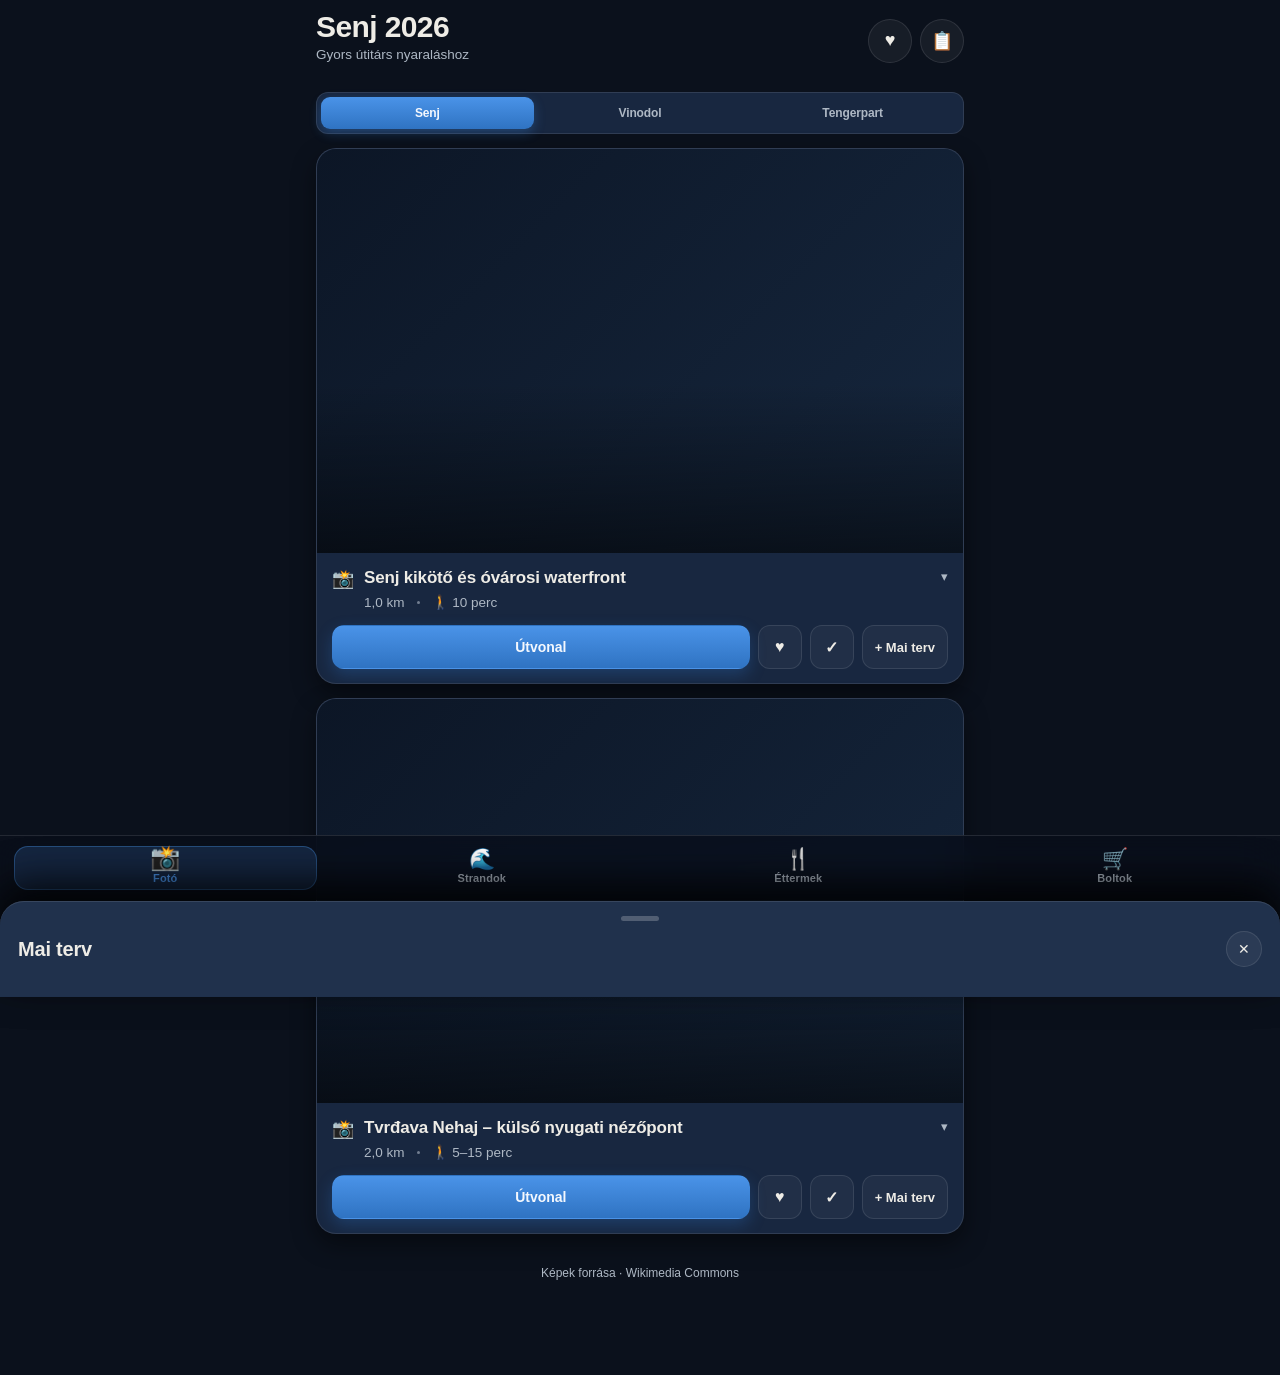
==== commit a8c7aaa4: "Add files via upload" ====
--- a/index.html
+++ b/index.html
@@ -56,9 +56,9 @@
 
     <!-- Alsó kategórianavigáció -->
     <nav class="bottom-nav" id="bottomNav" aria-label="Kategóriák">
-      <button type="button" class="nav-btn is-active" data-cat="rejtett_gyongyszem" aria-label="Kincsek">
-        <span class="nav-ico" aria-hidden="true">⭐</span>
-        <span class="nav-label">Kincsek</span>
+      <button type="button" class="nav-btn is-active" data-cat="rejtett_gyongyszem" aria-label="Fotó">
+        <span class="nav-ico" aria-hidden="true">📸</span>
+        <span class="nav-label">Fotó</span>
       </button>
       <button type="button" class="nav-btn" data-cat="strand" aria-label="Strandok">
         <span class="nav-ico" aria-hidden="true">🌊</span>
